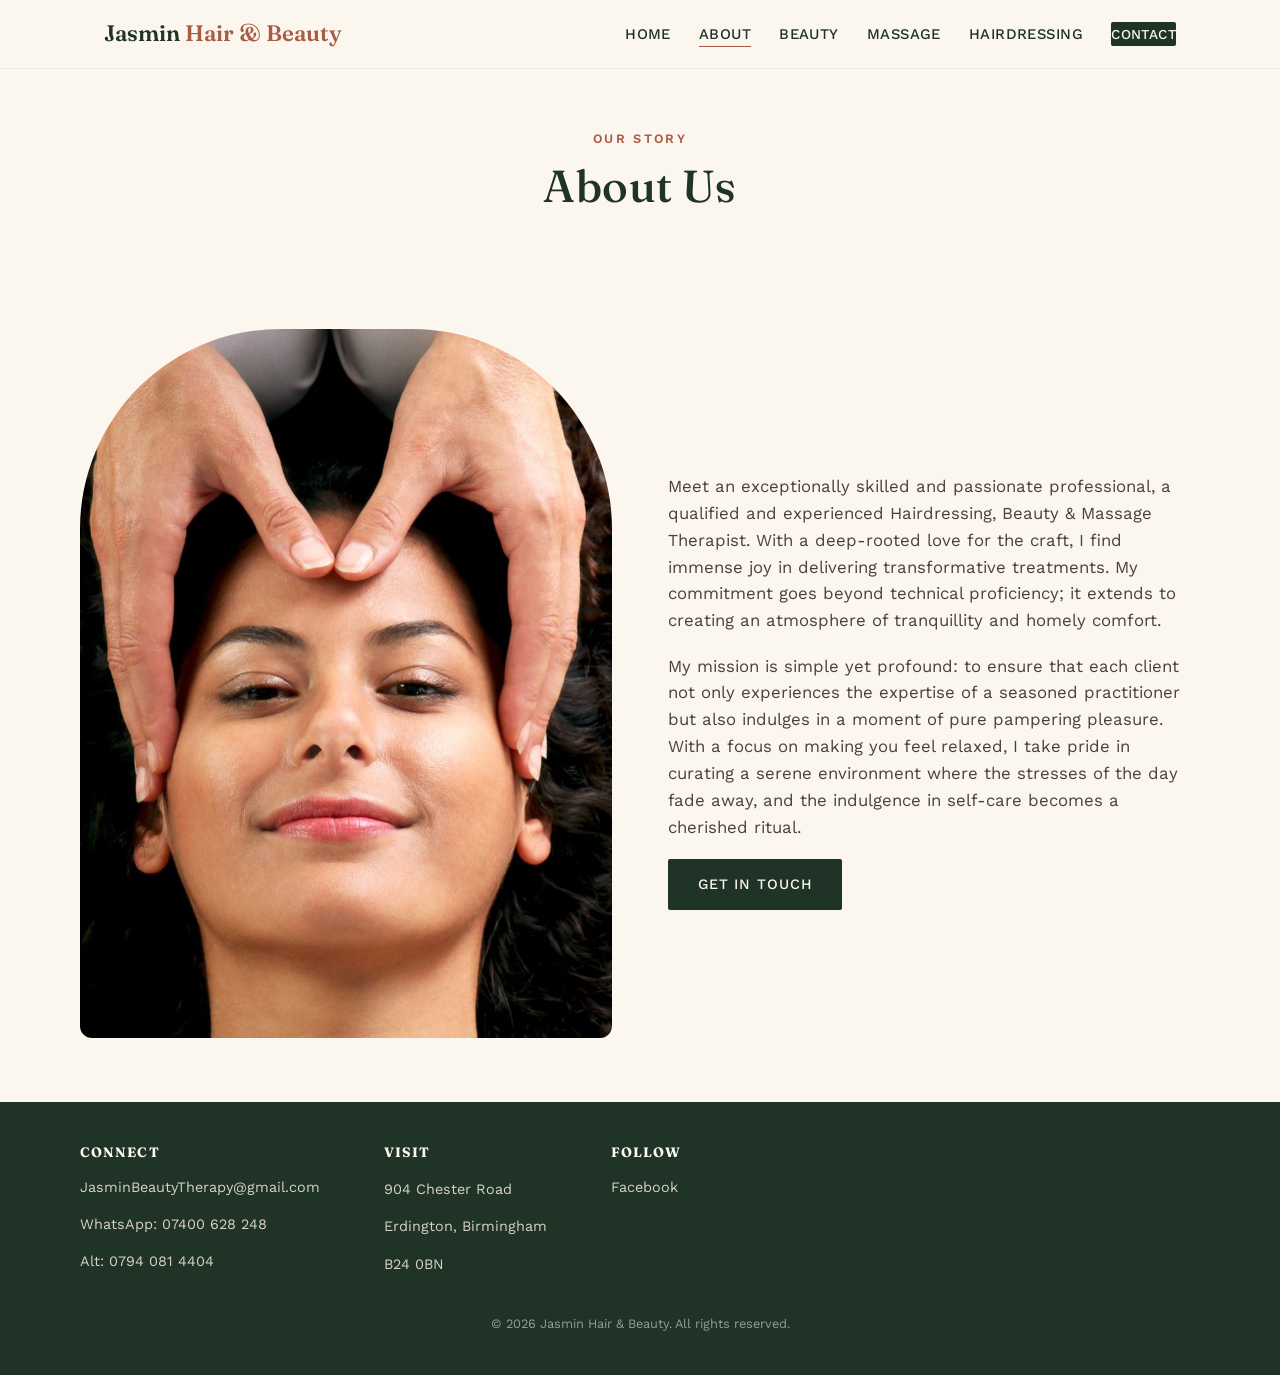
==== about.html @ 74ed9ce4 "Add files via upload" ====
<!DOCTYPE html>
<html lang="en">
<head>
<meta charset="UTF-8">
<meta name="viewport" content="width=device-width, initial-scale=1">
<title>About | Jasmin Hair &amp; Beauty</title>
<meta name="description" content="Meet the qualified and experienced Hairdressing, Beauty & Massage Therapist behind Jasmin Hair & Beauty in Erdington, Birmingham.">
<link rel="stylesheet" href="styles.css">
</head>
<body>

<header class="site-header">
  <div class="nav-row">
    <a href="index.html" class="brand">Jasmin <span>Hair &amp; Beauty</span></a>
    <button class="nav-toggle" aria-label="Toggle menu">&#9776;</button>
    <ul class="nav-links">
      <li><a href="index.html">Home</a></li>
      <li><a href="about.html" class="active">About</a></li>
      <li class="dropdown">
        <a href="beauty-treatments.html">Beauty</a>
        <div class="dropdown-menu">
          <a href="beauty-treatments.html">Beauty Treatments</a>
          <a href="eye-treatments.html">Eye Treatments</a>
          <a href="waxing.html">Waxing</a>
          <a href="nail.html">Nail</a>
        </div>
      </li>
      <li><a href="massage.html">Massage</a></li>
      <li><a href="hairdressing.html">Hairdressing</a></li>
      <li><a href="contact.html" class="book-btn">Contact</a></li>
    </ul>
  </div>
</header>

<section class="page-hero">
  <span class="eyebrow">Our story</span>
  <h1>About Us</h1>
</section>

<section>
  <div class="section-inner two-col">
    <img src="js8.jpg" alt="Jasmin Hair & Beauty studio">
    <div class="prose">
      <p>Meet an exceptionally skilled and passionate professional, a qualified and experienced Hairdressing, Beauty &amp; Massage Therapist. With a deep-rooted love for the craft, I find immense joy in delivering transformative treatments. My commitment goes beyond technical proficiency; it extends to creating an atmosphere of tranquillity and homely comfort.</p>
      <p>My mission is simple yet profound: to ensure that each client not only experiences the expertise of a seasoned practitioner but also indulges in a moment of pure pampering pleasure. With a focus on making you feel relaxed, I take pride in curating a serene environment where the stresses of the day fade away, and the indulgence in self-care becomes a cherished ritual.</p>
      <a href="contact.html" class="btn">Get in Touch</a>
    </div>
  </div>
</section>

<footer>
  <div class="footer-inner">
    <div class="cols">
      <div class="footer-col">
        <h4>Connect</h4>
        <a href="mailto:JasminBeautyTherapy@gmail.com">JasminBeautyTherapy@gmail.com</a>
        <p>WhatsApp: 07400 628 248</p>
        <p>Alt: 0794 081 4404</p>
      </div>
      <div class="footer-col">
        <h4>Visit</h4>
        <p>904 Chester Road</p>
        <p>Erdington, Birmingham</p>
        <p>B24 0BN</p>
      </div>
      <div class="footer-col">
        <h4>Follow</h4>
        <a href="https://facebook.com/JasminBeautyTherapy/" target="_blank" rel="noopener">Facebook</a>
      </div>
    </div>
  </div>
  <p class="copyright">&copy; <span id="year"></span> Jasmin Hair &amp; Beauty. All rights reserved.</p>
</footer>

<script src="script.js"></script>
<script>document.getElementById('year').textContent = new Date().getFullYear();</script>
</body>
</html>
---- styles.css ----
/* ============================================
   Jasmin Hair & Beauty — design tokens
   ============================================ */
@import url('https://fonts.googleapis.com/css2?family=Fraunces:opsz,wght@9..144,400;9..144,500;9..144,600&family=Work+Sans:wght@400;500;600&display=swap');

:root{
  --forest:#1F3327;
  --forest-light:#3C5A46;
  --rosewood:#A85C46;
  --blush:#EAC4AE;
  --ivory:#FBF6EE;
  --putty:#F1E9DC;
  --gold:#AD8A3F;
  --ink:#241D17;
  --radius-arch: 200px 200px 12px 12px;
  --max: 1120px;
}

*,*::before,*::after{box-sizing:border-box;}
html{scroll-behavior:smooth;}
body{
  margin:0;
  background:var(--ivory);
  color:var(--ink);
  font-family:'Work Sans', sans-serif;
  font-size:16px;
  line-height:1.6;
}
h1,h2,h3,h4{
  font-family:'Fraunces', serif;
  color:var(--forest);
  margin:0 0 0.5em;
  letter-spacing:0.01em;
}
a{color:inherit;text-decoration:none;}
img{max-width:100%;display:block;}
.wrap{max-width:var(--max);margin:0 auto;padding:0 24px;}

/* -------- header / nav -------- */
.site-header{
  position:sticky;top:0;z-index:50;
  background:rgba(251,246,238,0.94);
  backdrop-filter:blur(6px);
  border-bottom:1px solid rgba(31,51,39,0.08);
}
.nav-row{
  display:flex;align-items:center;justify-content:space-between;
  padding:16px 24px;max-width:var(--max);margin:0 auto;
}
.brand{
  font-family:'Fraunces', serif;
  font-size:1.4rem;font-weight:600;color:var(--forest);
}
.brand span{color:var(--rosewood);}
.nav-links{display:flex;gap:28px;align-items:center;list-style:none;margin:0;padding:0;}
.nav-links a{
  font-size:0.92rem;font-weight:500;letter-spacing:0.03em;text-transform:uppercase;
  color:var(--forest);position:relative;padding:4px 0;
}
.nav-links a::after{
  content:"";position:absolute;left:0;bottom:0;width:0;height:1px;background:var(--rosewood);
  transition:width .25s ease;
}
.nav-links a:hover::after, .nav-links a.active::after{width:100%;}
.nav-links .dropdown{position:relative;}
.dropdown-menu{
  display:none;position:absolute;top:100%;left:0;background:var(--ivory);
  border:1px solid rgba(31,51,39,0.12);min-width:180px;padding:8px 0;margin-top:10px;
  box-shadow:0 12px 24px rgba(31,51,39,0.08);
}
.dropdown:hover .dropdown-menu{display:block;}
.dropdown-menu a{display:block;padding:8px 18px;text-transform:none;font-size:0.9rem;}
.dropdown-menu a:hover{background:var(--putty);}
.nav-toggle{display:none;background:none;border:none;font-size:1.6rem;color:var(--forest);cursor:pointer;}

.book-btn{
  background:var(--forest);color:var(--ivory)!important;
  padding:10px 20px;border-radius:2px;font-size:0.85rem!important;
  text-transform:uppercase;letter-spacing:0.05em;
}
.book-btn:hover{background:var(--rosewood);}
.book-btn::after{display:none;}

/* -------- hero -------- */
.hero{
  display:grid;grid-template-columns:1.1fr 1fr;gap:48px;align-items:center;
  padding:72px 24px;max-width:var(--max);margin:0 auto;
}
.hero .eyebrow{
  font-size:0.8rem;letter-spacing:0.18em;text-transform:uppercase;color:var(--rosewood);
  font-weight:600;margin-bottom:14px;display:block;
}
.hero h1{font-size:clamp(2.4rem,5vw,3.6rem);line-height:1.05;font-weight:500;}
.hero p.lead{font-size:1.1rem;max-width:44ch;margin:18px 0 30px;color:#4a4038;}
.hero-image{
  border-radius:var(--radius-arch);
  overflow:hidden;aspect-ratio:3/4;
  box-shadow:0 24px 48px -20px rgba(31,51,39,0.35);
}
.hero-image img{width:100%;height:100%;object-fit:cover;}

.btn{
  display:inline-block;background:var(--forest);color:var(--ivory);
  padding:14px 30px;border-radius:2px;font-size:0.9rem;font-weight:500;
  text-transform:uppercase;letter-spacing:0.06em;transition:background .2s ease;
}
.btn:hover{background:var(--rosewood);}
.btn-outline{
  background:transparent;border:1px solid var(--forest);color:var(--forest);
}
.btn-outline:hover{background:var(--forest);color:var(--ivory);}

/* -------- botanical divider (signature element) -------- */
.divider{display:flex;justify-content:center;padding:8px 0 40px;}
.divider svg{width:120px;height:24px;color:var(--gold);}

/* -------- section basics -------- */
section{padding:64px 24px;}
.section-inner{max-width:var(--max);margin:0 auto;}
.section-head{text-align:center;max-width:640px;margin:0 auto 44px;}
.section-head .eyebrow{
  font-size:0.8rem;letter-spacing:0.18em;text-transform:uppercase;color:var(--rosewood);font-weight:600;
}
.section-head h2{font-size:clamp(1.8rem,3vw,2.4rem);font-weight:500;}
.tinted{background:var(--putty);}

/* -------- service cards -------- */
.grid{display:grid;grid-template-columns:repeat(3,1fr);gap:28px;}
.card{
  background:var(--ivory);border:1px solid rgba(31,51,39,0.1);
  overflow:hidden;transition:transform .25s ease, box-shadow .25s ease;
}
.card:hover{transform:translateY(-4px);box-shadow:0 20px 32px -18px rgba(31,51,39,0.25);}
.card-arch{aspect-ratio:4/3;overflow:hidden;border-radius:0 0 0 0;position:relative;}
.card-arch img{width:100%;height:100%;object-fit:cover;}
.card-body{padding:22px 22px 26px;}
.card-body h3{font-size:1.15rem;margin-bottom:8px;}
.card-body p{font-size:0.94rem;color:#4a4038;margin:0 0 14px;}
.card-body a{font-size:0.82rem;text-transform:uppercase;letter-spacing:0.06em;color:var(--rosewood);font-weight:600;}

/* -------- benefits list -------- */
.benefits{display:grid;grid-template-columns:repeat(5,1fr);gap:24px;}
.benefit{text-align:center;}
.benefit .num{
  font-family:'Fraunces',serif;color:var(--blush);font-size:2.4rem;line-height:1;margin-bottom:10px;
}
.benefit h3{font-size:1rem;margin-bottom:8px;}
.benefit p{font-size:0.88rem;color:#4a4038;}

/* -------- pricing table -------- */
.price-table{width:100%;border-collapse:collapse;margin:0 auto;max-width:760px;}
.price-table tr{border-bottom:1px solid rgba(31,51,39,0.12);}
.price-table td{padding:14px 6px;font-size:0.98rem;}
.price-table td:last-child{text-align:right;font-family:'Fraunces',serif;color:var(--rosewood);font-weight:600;white-space:nowrap;}
.price-group{margin-bottom:44px;}
.price-group h3{font-size:1.05rem;text-transform:uppercase;letter-spacing:0.06em;color:var(--forest-light);margin-bottom:6px;}
.price-note{font-size:0.85rem;color:#7a6f63;margin-top:10px;}

/* -------- intro / about text blocks -------- */
.prose{max-width:680px;margin:0 auto;font-size:1.05rem;color:#4a4038;}
.prose p{margin-bottom:1.1em;}

.two-col{display:grid;grid-template-columns:1fr 1fr;gap:56px;align-items:center;}
.two-col img{border-radius:var(--radius-arch);aspect-ratio:3/4;object-fit:cover;width:100%;}

/* -------- contact / footer -------- */
.contact-grid{display:grid;grid-template-columns:1.1fr 0.9fr;gap:56px;}
.info-block{margin-bottom:28px;}
.info-block h3{font-size:0.85rem;text-transform:uppercase;letter-spacing:0.08em;color:var(--rosewood);margin-bottom:10px;}
.info-block p{margin:0 0 4px;font-size:0.98rem;}

form.contact-form{display:flex;flex-direction:column;gap:16px;}
form.contact-form label{font-size:0.8rem;text-transform:uppercase;letter-spacing:0.05em;color:var(--forest-light);margin-bottom:6px;display:block;}
form.contact-form input, form.contact-form textarea{
  width:100%;padding:12px 14px;border:1px solid rgba(31,51,39,0.2);background:var(--ivory);
  font-family:'Work Sans',sans-serif;font-size:0.95rem;
}
form.contact-form textarea{min-height:130px;resize:vertical;}
form.contact-form button{align-self:flex-start;border:none;cursor:pointer;}
.form-note{font-size:0.82rem;color:#7a6f63;margin-top:6px;}

footer{
  background:var(--forest);color:var(--ivory);padding:40px 24px 28px;
}
.footer-inner{max-width:var(--max);margin:0 auto;display:flex;justify-content:space-between;flex-wrap:wrap;gap:24px;}
footer a{color:var(--blush);}
.footer-inner .cols{display:flex;gap:64px;flex-wrap:wrap;}
.footer-col h4{color:var(--ivory);font-size:0.85rem;text-transform:uppercase;letter-spacing:0.08em;margin-bottom:12px;}
.footer-col p, .footer-col a{font-size:0.9rem;color:#d8d2c4;display:block;margin-bottom:6px;}
.copyright{font-size:0.8rem;color:#8ba295;margin-top:32px;text-align:center;}

/* -------- page hero (inner pages) -------- */
.page-hero{
  padding:56px 24px 20px;text-align:center;
}
.page-hero .eyebrow{font-size:0.8rem;letter-spacing:0.18em;text-transform:uppercase;color:var(--rosewood);font-weight:600;}
.page-hero h1{font-size:clamp(2rem,4vw,2.8rem);font-weight:500;}
.page-hero p{max-width:56ch;margin:12px auto 0;color:#4a4038;}

/* -------- responsive -------- */
@media (max-width:900px){
  .hero{grid-template-columns:1fr;padding-top:40px;}
  .hero-image{order:-1;max-width:340px;margin:0 auto;}
  .grid{grid-template-columns:repeat(2,1fr);}
  .benefits{grid-template-columns:repeat(2,1fr);}
  .two-col{grid-template-columns:1fr;}
  .contact-grid{grid-template-columns:1fr;}
  .nav-links{
    position:fixed;top:68px;left:0;right:0;bottom:0;background:var(--ivory);
    flex-direction:column;align-items:flex-start;padding:28px 24px;gap:20px;
    transform:translateX(100%);transition:transform .3s ease;overflow-y:auto;
  }
  .nav-links.open{transform:translateX(0);}
  .nav-toggle{display:block;}
  .dropdown-menu{position:static;display:block!important;box-shadow:none;border:none;padding-left:12px;margin-top:8px;}
}
@media (max-width:600px){
  .grid{grid-template-columns:1fr;}
  .benefits{grid-template-columns:1fr 1fr;}
}
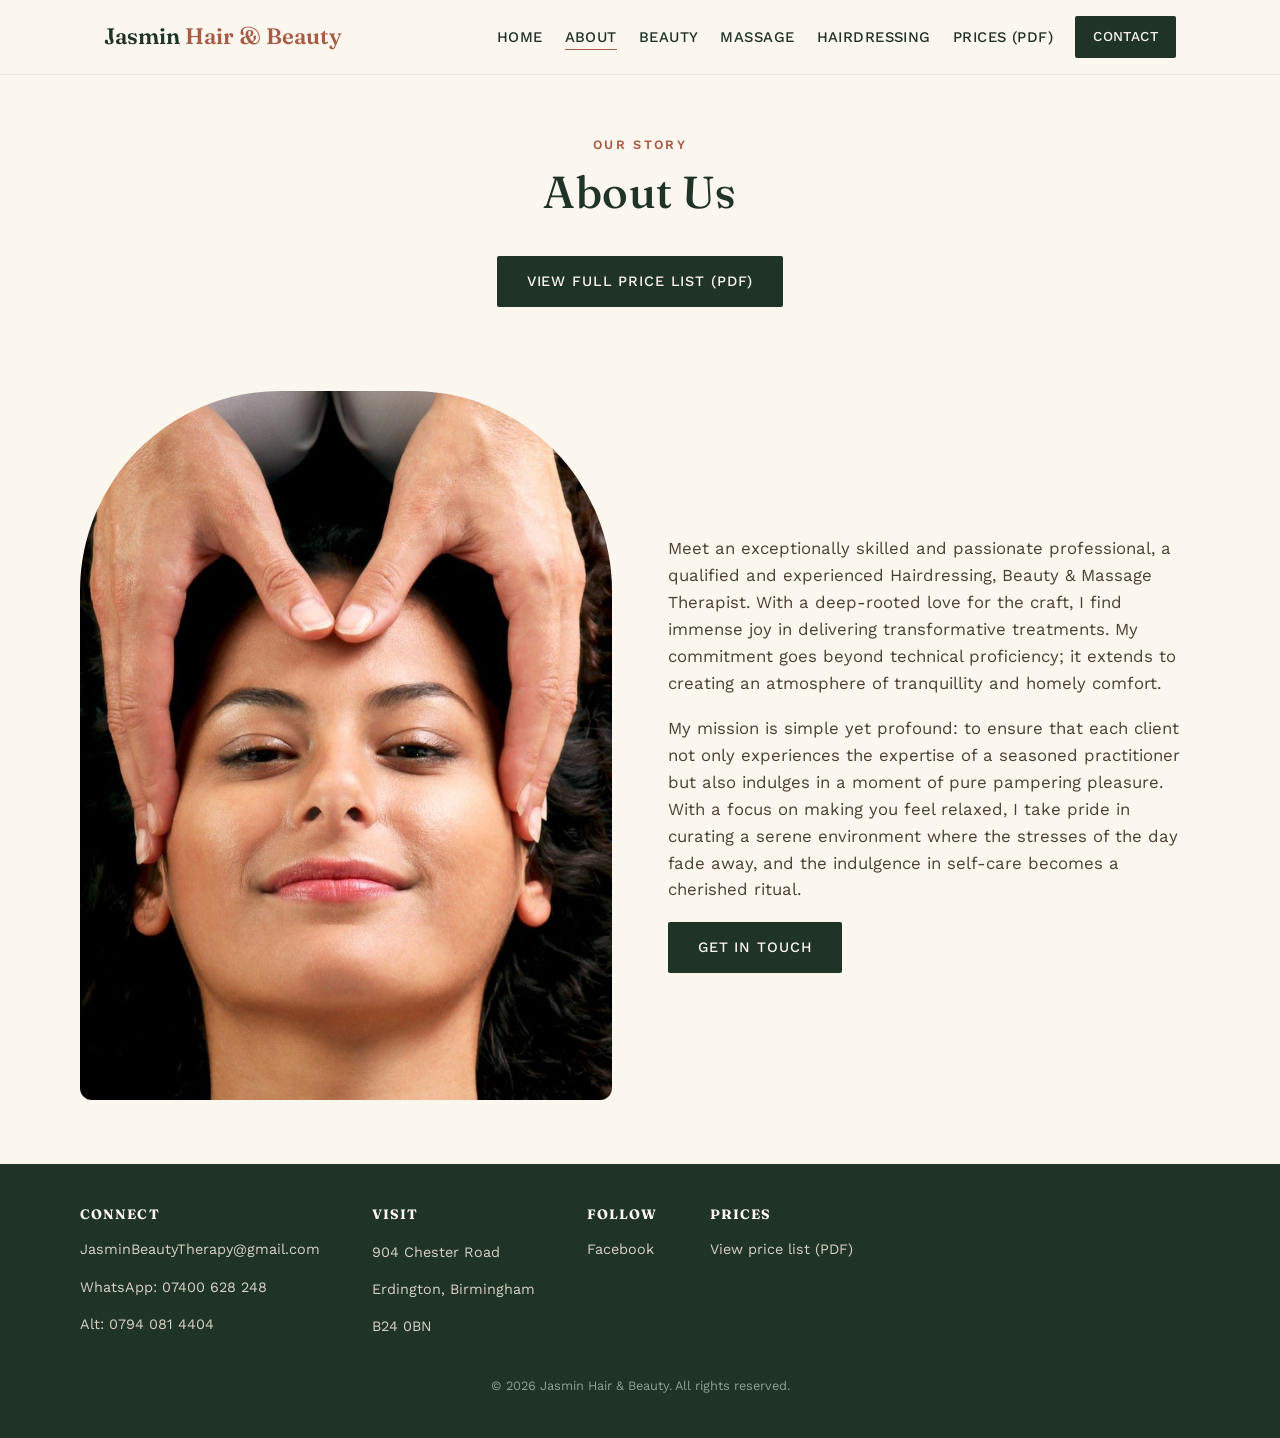
==== commit 567a9f25: "Add files via upload" ====
--- a/about.html
+++ b/about.html
@@ -1,78 +1,168 @@
 <!DOCTYPE html>
 <html lang="en">
-<head>
-<meta charset="UTF-8">
-<meta name="viewport" content="width=device-width, initial-scale=1">
-<title>About | Jasmin Hair &amp; Beauty</title>
-<meta name="description" content="Meet the qualified and experienced Hairdressing, Beauty & Massage Therapist behind Jasmin Hair & Beauty in Erdington, Birmingham.">
-<link rel="stylesheet" href="styles.css">
-</head>
-<body>
-
-<header class="site-header">
-  <div class="nav-row">
-    <a href="index.html" class="brand">Jasmin <span>Hair &amp; Beauty</span></a>
-    <button class="nav-toggle" aria-label="Toggle menu">&#9776;</button>
-    <ul class="nav-links">
-      <li><a href="index.html">Home</a></li>
-      <li><a href="about.html" class="active">About</a></li>
-      <li class="dropdown">
-        <a href="beauty-treatments.html">Beauty</a>
-        <div class="dropdown-menu">
-          <a href="beauty-treatments.html">Beauty Treatments</a>
-          <a href="eye-treatments.html">Eye Treatments</a>
-          <a href="waxing.html">Waxing</a>
-          <a href="nail.html">Nail</a>
-        </div>
-      </li>
-      <li><a href="massage.html">Massage</a></li>
-      <li><a href="hairdressing.html">Hairdressing</a></li>
-      <li><a href="contact.html" class="book-btn">Contact</a></li>
+ <head>
+  <meta charset="utf-8"/>
+  <meta content="width=device-width, initial-scale=1" name="viewport"/>
+  <title>
+   About | Jasmin Hair &amp; Beauty
+  </title>
+  <meta content="Meet the qualified and experienced Hairdressing, Beauty &amp; Massage Therapist behind Jasmin Hair &amp; Beauty in Erdington, Birmingham." name="description"/>
+  <link href="styles.css" rel="stylesheet"/>
+ </head>
+ <body>
+  <header class="site-header">
+   <div class="nav-row">
+    <a class="brand" href="index.html">
+     Jasmin
+     <span>
+      Hair &amp; Beauty
+     </span>
+    </a>
+    <button aria-controls="site-navigation" aria-expanded="false" aria-label="Open menu" class="nav-toggle" type="button">
+     ☰
+    </button>
+    <ul aria-label="Main navigation" class="nav-links" id="site-navigation">
+     <li>
+      <a href="index.html">
+       Home
+      </a>
+     </li>
+     <li>
+      <a class="active" href="about.html">
+       About
+      </a>
+     </li>
+     <li class="dropdown">
+      <a href="beauty-treatments.html">
+       Beauty
+      </a>
+      <div class="dropdown-menu">
+       <a href="beauty-treatments.html">
+        Beauty Treatments
+       </a>
+       <a href="eye-treatments.html">
+        Eye Treatments
+       </a>
+       <a href="waxing.html">
+        Waxing
+       </a>
+       <a href="nail.html">
+        Nail
+       </a>
+      </div>
+     </li>
+     <li>
+      <a href="massage.html">
+       Massage
+      </a>
+     </li>
+     <li>
+      <a href="hairdressing.html">
+       Hairdressing
+      </a>
+     </li>
+     <li>
+      <a href="downloads/jasmin-price-list.pdf" type="application/pdf">
+       Prices (PDF)
+      </a>
+     </li>
+     <li>
+      <a class="book-btn" href="contact.html">
+       Contact
+      </a>
+     </li>
     </ul>
-  </div>
-</header>
-
-<section class="page-hero">
-  <span class="eyebrow">Our story</span>
-  <h1>About Us</h1>
-</section>
-
-<section>
-  <div class="section-inner two-col">
-    <img src="js8.jpg" alt="Jasmin Hair & Beauty studio">
+   </div>
+  </header>
+  <section class="page-hero">
+   <span class="eyebrow">
+    Our story
+   </span>
+   <h1>
+    About Us
+   </h1>
+   <div class="action-row action-row-centred">
+    <a class="btn" href="downloads/jasmin-price-list.pdf" type="application/pdf">
+     View full price list (PDF)
+    </a>
+   </div>
+  </section>
+  <section>
+   <div class="section-inner two-col">
+    <img alt="Jasmin Hair &amp; Beauty studio" src="js8.jpg"/>
     <div class="prose">
-      <p>Meet an exceptionally skilled and passionate professional, a qualified and experienced Hairdressing, Beauty &amp; Massage Therapist. With a deep-rooted love for the craft, I find immense joy in delivering transformative treatments. My commitment goes beyond technical proficiency; it extends to creating an atmosphere of tranquillity and homely comfort.</p>
-      <p>My mission is simple yet profound: to ensure that each client not only experiences the expertise of a seasoned practitioner but also indulges in a moment of pure pampering pleasure. With a focus on making you feel relaxed, I take pride in curating a serene environment where the stresses of the day fade away, and the indulgence in self-care becomes a cherished ritual.</p>
-      <a href="contact.html" class="btn">Get in Touch</a>
+     <p>
+      Meet an exceptionally skilled and passionate professional, a qualified and experienced Hairdressing, Beauty &amp; Massage Therapist. With a deep-rooted love for the craft, I find immense joy in delivering transformative treatments. My commitment goes beyond technical proficiency; it extends to creating an atmosphere of tranquillity and homely comfort.
+     </p>
+     <p>
+      My mission is simple yet profound: to ensure that each client not only experiences the expertise of a seasoned practitioner but also indulges in a moment of pure pampering pleasure. With a focus on making you feel relaxed, I take pride in curating a serene environment where the stresses of the day fade away, and the indulgence in self-care becomes a cherished ritual.
+     </p>
+     <a class="btn" href="contact.html">
+      Get in Touch
+     </a>
     </div>
-  </div>
-</section>
-
-<footer>
-  <div class="footer-inner">
+   </div>
+  </section>
+  <footer>
+   <div class="footer-inner">
     <div class="cols">
-      <div class="footer-col">
-        <h4>Connect</h4>
-        <a href="mailto:JasminBeautyTherapy@gmail.com">JasminBeautyTherapy@gmail.com</a>
-        <p>WhatsApp: 07400 628 248</p>
-        <p>Alt: 0794 081 4404</p>
-      </div>
-      <div class="footer-col">
-        <h4>Visit</h4>
-        <p>904 Chester Road</p>
-        <p>Erdington, Birmingham</p>
-        <p>B24 0BN</p>
-      </div>
-      <div class="footer-col">
-        <h4>Follow</h4>
-        <a href="https://facebook.com/JasminBeautyTherapy/" target="_blank" rel="noopener">Facebook</a>
-      </div>
+     <div class="footer-col">
+      <h4>
+       Connect
+      </h4>
+      <a href="mailto:JasminBeautyTherapy@gmail.com">
+       JasminBeautyTherapy@gmail.com
+      </a>
+      <p>
+       WhatsApp: 07400 628 248
+      </p>
+      <p>
+       Alt: 0794 081 4404
+      </p>
+     </div>
+     <div class="footer-col">
+      <h4>
+       Visit
+      </h4>
+      <p>
+       904 Chester Road
+      </p>
+      <p>
+       Erdington, Birmingham
+      </p>
+      <p>
+       B24 0BN
+      </p>
+     </div>
+     <div class="footer-col">
+      <h4>
+       Follow
+      </h4>
+      <a href="https://facebook.com/JasminBeautyTherapy/" rel="noopener" target="_blank">
+       Facebook
+      </a>
+     </div>
+     <div class="footer-col">
+      <h4>
+       Prices
+      </h4>
+      <a href="downloads/jasmin-price-list.pdf" type="application/pdf">
+       View price list (PDF)
+      </a>
+     </div>
     </div>
-  </div>
-  <p class="copyright">&copy; <span id="year"></span> Jasmin Hair &amp; Beauty. All rights reserved.</p>
-</footer>
-
-<script src="script.js"></script>
-<script>document.getElementById('year').textContent = new Date().getFullYear();</script>
-</body>
+   </div>
+   <p class="copyright">
+    ©
+    <span id="year">
+    </span>
+    Jasmin Hair &amp; Beauty. All rights reserved.
+   </p>
+  </footer>
+  <script src="script.js">
+  </script>
+  <script>
+   document.getElementById('year').textContent = new Date().getFullYear();
+  </script>
+ </body>
 </html>
--- a/styles.css
+++ b/styles.css
@@ -68,7 +68,10 @@
   border:1px solid rgba(31,51,39,0.12);min-width:180px;padding:8px 0;margin-top:10px;
   box-shadow:0 12px 24px rgba(31,51,39,0.08);
 }
-.dropdown:hover .dropdown-menu{display:block;}
+.dropdown:hover .dropdown-menu,
+.dropdown:focus-within .dropdown-menu{display:block;}
+/* invisible bridge so the menu doesn't close while the mouse crosses the gap */
+.dropdown-menu::before{content:"";position:absolute;left:0;right:0;top:-14px;height:14px;}
 .dropdown-menu a{display:block;padding:8px 18px;text-transform:none;font-size:0.9rem;}
 .dropdown-menu a:hover{background:var(--putty);}
 .nav-toggle{display:none;background:none;border:none;font-size:1.6rem;color:var(--forest);cursor:pointer;}
@@ -147,14 +150,33 @@
 .benefit h3{font-size:1rem;margin-bottom:8px;}
 .benefit p{font-size:0.88rem;color:#4a4038;}
 
-/* -------- pricing table -------- */
-.price-table{width:100%;border-collapse:collapse;margin:0 auto;max-width:760px;}
-.price-table tr{border-bottom:1px solid rgba(31,51,39,0.12);}
-.price-table td{padding:14px 6px;font-size:0.98rem;}
-.price-table td:last-child{text-align:right;font-family:'Fraunces',serif;color:var(--rosewood);font-weight:600;white-space:nowrap;}
-.price-group{margin-bottom:44px;}
-.price-group h3{font-size:1.05rem;text-transform:uppercase;letter-spacing:0.06em;color:var(--forest-light);margin-bottom:6px;}
-.price-note{font-size:0.85rem;color:#7a6f63;margin-top:10px;}
+/* -------- treatment information (prices live only in the PDF) -------- */
+.treatment-content{max-width:900px;}
+.treatment-content .prose{max-width:none;}
+.treatment-group{margin-bottom:40px;}
+.treatment-group h2{font-size:1.35rem;font-weight:500;margin-bottom:14px;}
+.treatment-list{
+  list-style:none;padding:0;margin:0;
+  display:grid;grid-template-columns:repeat(2,minmax(0,1fr));column-gap:32px;
+}
+.treatment-list li{
+  padding:14px 0;border-top:1px solid rgba(31,51,39,0.15);
+  font-size:1rem;overflow-wrap:anywhere;
+}
+.treatment-note{
+  border-left:3px solid var(--gold);background:var(--putty);
+  padding:13px 16px;margin:18px 0 0;font-size:0.94rem;color:var(--ink);
+}
+.action-row{display:flex;flex-wrap:wrap;gap:12px;align-items:center;}
+.action-row-centred{justify-content:center;margin-top:28px;}
+.action-row .btn{text-align:center;}
+.price-list-callout{
+  background:var(--putty);border:1px solid rgba(31,51,39,0.12);
+  border-left:4px solid var(--gold);padding:28px;margin-top:40px;
+}
+.price-list-callout h2{font-size:1.5rem;font-weight:500;margin:0 0 10px;}
+.price-list-callout p{max-width:66ch;margin:0 0 22px;}
+a:focus-visible,button:focus-visible{outline:3px solid var(--rosewood);outline-offset:5px;}
 
 /* -------- intro / about text blocks -------- */
 .prose{max-width:680px;margin:0 auto;font-size:1.05rem;color:#4a4038;}
@@ -198,6 +220,27 @@
 .page-hero p{max-width:56ch;margin:12px auto 0;color:#4a4038;}
 
 /* -------- responsive -------- */
+.nav-row{gap:24px;}
+.brand{flex-shrink:0;}
+.nav-links{gap:22px;}
+.nav-links > li > a{white-space:nowrap;}
+.nav-links .book-btn{padding:10px 18px;display:inline-block;}
+.footer-inner .cols{gap:36px 52px;}
+.footer-col a{overflow-wrap:anywhere;}
+
+@media (max-width:1080px){
+  .nav-row{flex-wrap:wrap;gap:0;}
+  .nav-links{
+    position:static;width:100%;flex-direction:column;align-items:flex-start;
+    padding:24px 0 12px;gap:18px;
+  }
+  /* With JavaScript unavailable, the full menu remains usable. */
+  .nav-ready .nav-links{display:none;max-height:calc(100dvh - 76px);overflow-y:auto;}
+  .nav-ready .nav-links.open{display:flex;}
+  .nav-ready .nav-toggle{display:block;min-width:44px;min-height:44px;}
+  .dropdown-menu{position:static;display:block!important;box-shadow:none;border:none;padding-left:12px;margin-top:8px;}
+  .dropdown-menu::before{display:none;}
+}
 @media (max-width:900px){
   .hero{grid-template-columns:1fr;padding-top:40px;}
   .hero-image{order:-1;max-width:340px;margin:0 auto;}
@@ -205,16 +248,19 @@
   .benefits{grid-template-columns:repeat(2,1fr);}
   .two-col{grid-template-columns:1fr;}
   .contact-grid{grid-template-columns:1fr;}
-  .nav-links{
-    position:fixed;top:68px;left:0;right:0;bottom:0;background:var(--ivory);
-    flex-direction:column;align-items:flex-start;padding:28px 24px;gap:20px;
-    transform:translateX(100%);transition:transform .3s ease;overflow-y:auto;
-  }
-  .nav-links.open{transform:translateX(0);}
-  .nav-toggle{display:block;}
-  .dropdown-menu{position:static;display:block!important;box-shadow:none;border:none;padding-left:12px;margin-top:8px;}
 }
 @media (max-width:600px){
   .grid{grid-template-columns:1fr;}
   .benefits{grid-template-columns:1fr 1fr;}
-}
+  .treatment-list{grid-template-columns:1fr;}
+  .action-row{align-items:stretch;}
+  .action-row .btn{width:100%;padding:14px 16px;}
+  .page-hero .action-row{max-width:420px;margin-left:auto;margin-right:auto;}
+  .price-list-callout{padding:22px 18px;}
+  .brand{font-size:1.2rem;}
+  section{padding:44px 24px;}
+}
+@media (prefers-reduced-motion:reduce){
+  html{scroll-behavior:auto;}
+  *,*::before,*::after{transition:none!important;}
+}
